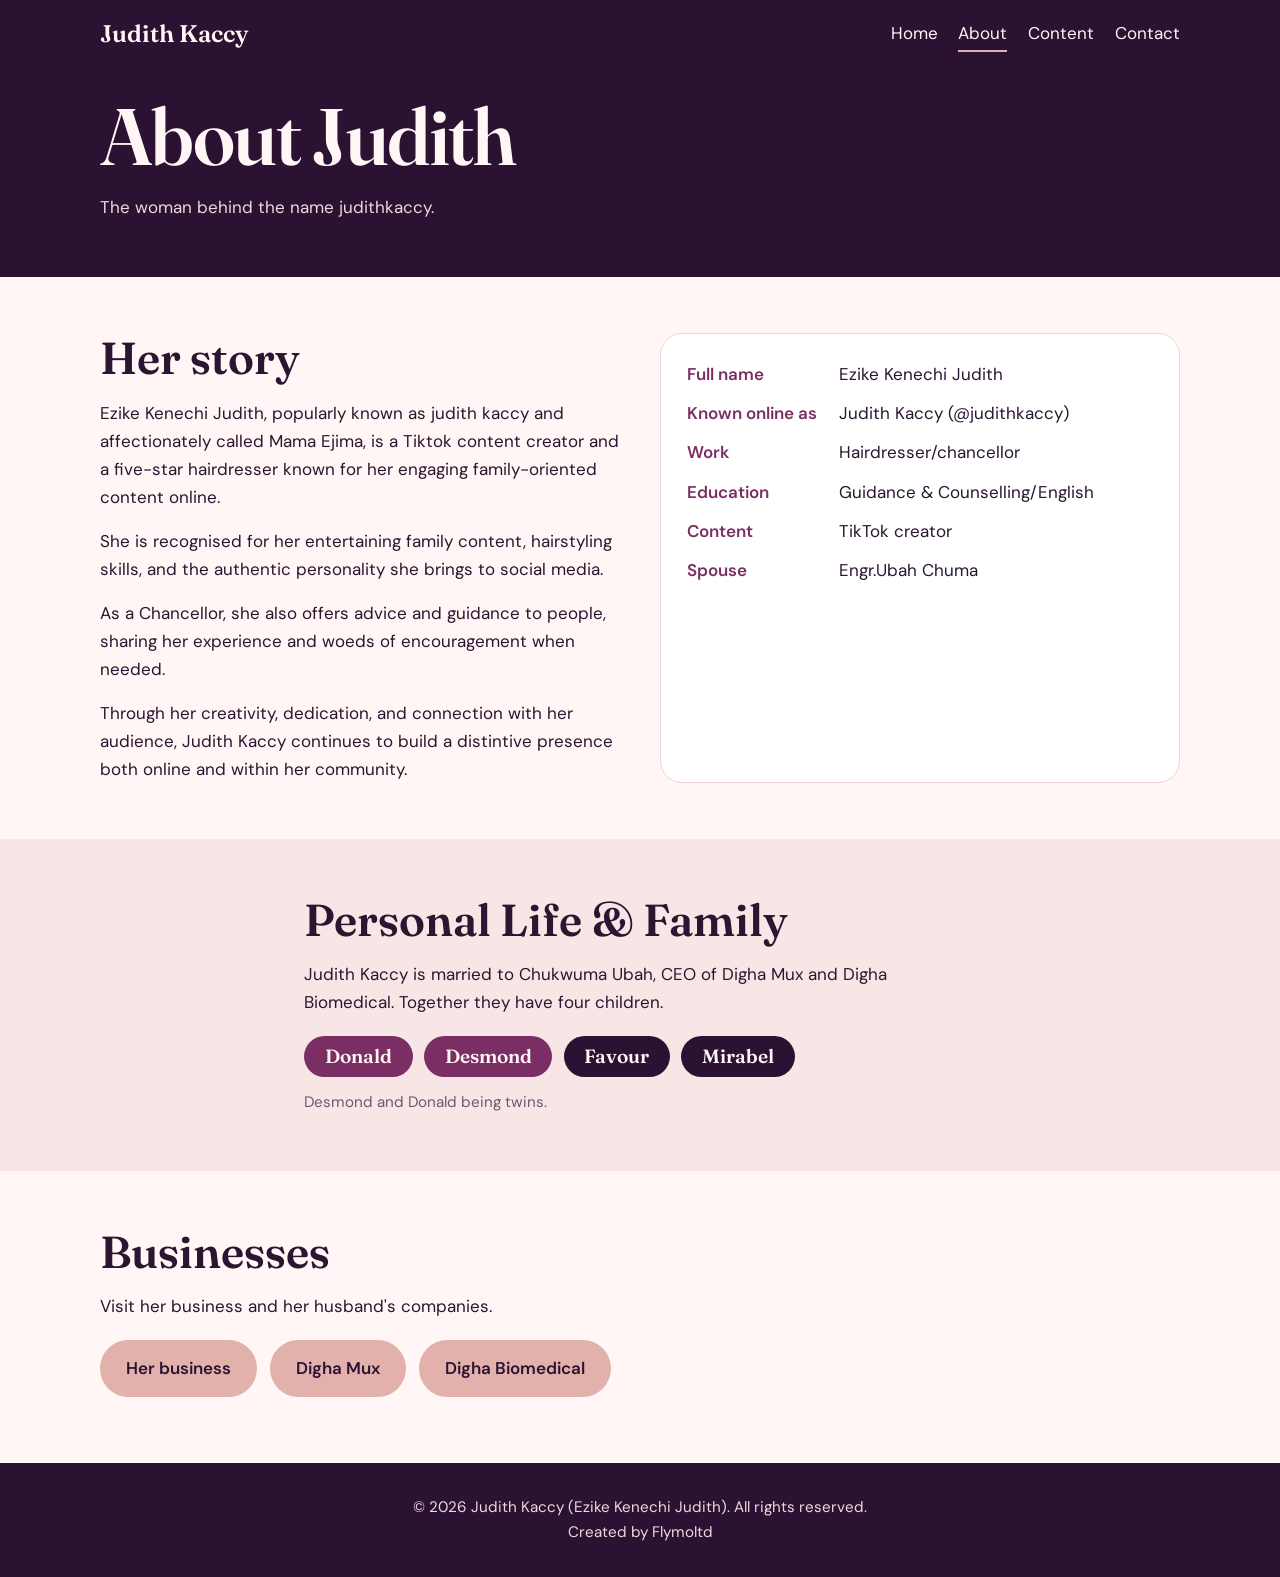
==== about.html @ bc0cc414 "Add files via upload" ====
<!DOCTYPE html>
<html lang="en">
<head>
<meta charset="utf-8">
<meta name="viewport" content="width=device-width,initial-scale=1">
<title>About Judith Kaccy | Ezike Kenechi Judith</title>
<meta name="description" content="About Judith Kaccy (Ezike Kenechi Judith): hairdresser, graduate, TikTok creator, wife and mother of twins and two daughters.">
<meta name="keywords" content="Judith Kaccy, judithkaccy, Ezike Kenechi Judith, Mama Ejima, hairdresser, TikTok creator, family content">
<meta property="og:title" content="About Judith Kaccy | Ezike Kenechi Judith">
<meta property="og:description" content="About Judith Kaccy (Ezike Kenechi Judith): hairdresser, graduate, TikTok creator, wife and mother of twins and two daughters.">
<meta property="og:type" content="profile">
<meta property="og:image" content="images/judith.jpg">
<link rel="icon" type="image/png" href="favicon.png">
<link rel="preconnect" href="https://fonts.googleapis.com">
<link rel="preconnect" href="https://fonts.gstatic.com" crossorigin>
<link href="https://fonts.googleapis.com/css2?family=DM+Sans:wght@400;600&family=Fraunces:opsz,wght@9..144,600&display=swap" rel="stylesheet">
<link rel="stylesheet" href="style.css">
</head><body>
<header><div class="wrap nav"><a class="logo" href="index.html">Judith Kaccy</a>
<nav aria-label="Main"><a href="index.html">Home</a><a href="about.html" aria-current="page">About</a><a href="content.html">Content</a><a href="contact.html">Contact</a></nav></div></header>
<main>
<div class="page-title"><div class="wrap"><h1>About Judith</h1><p>The woman behind the name judithkaccy.</p></div></div>

<section><div class="wrap two">
<div class="prose">
<h2>Her story</h2>
<p>Ezike Kenechi Judith, popularly known as judith kaccy and affectionately called Mama Ejima, is a Tiktok content creator and a five-star hairdresser known for her engaging family-oriented content online.</p>
<p>She is recognised for her entertaining family content, hairstyling skills, and the authentic personality she brings to social media.</p>
<p>As a Chancellor, she also offers advice and guidance to people, sharing her experience and woeds of encouragement when needed.</p>
<p>Through her creativity, dedication, and connection with her audience, Judith Kaccy continues to build a distintive presence both online and within her community.</p>
</div>
<div class="panel"><dl>
<dt>Full name</dt><dd>Ezike Kenechi Judith</dd>
<dt>Known online as</dt><dd>Judith Kaccy (@judithkaccy)</dd>
<dt>Work</dt><dd>Hairdresser/chancellor</dd>
<dt>Education</dt><dd>Guidance & Counselling/English</dd>
<dt>Content</dt><dd>TikTok creator</dd>
<dt>Spouse</dt><dd>Engr.Ubah Chuma</dd>
</dl></div>
</div></section>

<section class="tint"><div class="wrap prose">
<h2>Personal Life & Family</h2>
<p>Judith Kaccy is married to Chukwuma Ubah, CEO of Digha Mux and Digha Biomedical. Together they have four children.</p>
<ul class="names" aria-label="Her children">
<li class="twin">Donald</li><li class="twin">Desmond</li><li>Favour</li><li>Mirabel</li>
</ul>
<p class="small">Desmond and Donald being twins.</p>
</div></section>

<section><div class="wrap">
<h2>Businesses</h2>
<p class="prose">Visit her business and her husband's companies.</p>
<p style="margin-top:1.2rem">
<a class="btn" data-link="hairBusiness" href="#">Her business</a>
<a class="btn" data-link="dighaMux" href="#">Digha Mux</a>
<a class="btn" data-link="dighaBiomedical" href="#">Digha Biomedical</a>
</p>
</div></section>
</main>
<footer><div class="wrap">&copy; 2026 Judith Kaccy (Ezike Kenechi Judith). All rights reserved.<p>Created by Flymoltd</p></div></footer>
<script src="script.js"></script>
</body>
</html>
---- style.css ----
:root{--plum:#2b1233;--berry:#7a2e63;--rose:#e3b1ab;--gold:#c9966b;--blush:#fff6f5;--ink:#2a1630;--muted:#6d5870;--r:22px}
*{box-sizing:border-box;margin:0}
html{scroll-behavior:smooth}
body{font:17px/1.65 "DM Sans",system-ui,sans-serif;color:var(--ink);background:var(--blush)}
h1,h2,h3,.logo{font-family:Fraunces,Georgia,serif;line-height:1.1;font-weight:600}
a{color:inherit}
.wrap{width:min(1080px,100% - 2.5rem);margin-inline:auto}
header{background:var(--plum);color:var(--blush)}
.nav{display:flex;justify-content:space-between;align-items:center;gap:.5rem 1.5rem;flex-wrap:wrap;padding:1rem 0}
.logo{font-size:1.5rem;text-decoration:none}
.nav nav{display:flex;gap:1.3rem}
.nav nav a{text-decoration:none;border-bottom:2px solid transparent;padding:.2rem 0}
.nav nav a:hover,.nav nav a[aria-current]{border-color:var(--rose)}
.hero{background:var(--plum);color:var(--blush);padding:2rem 0 4.5rem}
.hero .wrap{display:grid;gap:2.5rem;align-items:center}
.hero h1{font-size:clamp(3.4rem,12vw,7.2rem);letter-spacing:-.03em}
.lead{font-size:1.2rem;max-width:34rem;color:#f0d9dc;margin:1.2rem 0 1.8rem}
.arch{width:100%;max-width:340px;justify-self:center;aspect-ratio:3/4;border-radius:999px 999px 28px 28px;border:6px solid var(--rose);background:linear-gradient(160deg,var(--berry),var(--gold));display:grid;place-items:center;overflow:hidden}
.arch img{grid-area:1/1;width:100%;height:100%;object-fit:cover}
.arch span{grid-area:1/1;font:600 4.5rem Fraunces,serif;color:var(--blush)}
.btn{display:inline-block;padding:.8rem 1.5rem;margin:0 .5rem .6rem 0;border-radius:999px;border:2px solid var(--rose);background:var(--rose);color:var(--plum);font-weight:600;text-decoration:none}
.btn.alt{background:none;color:inherit;border-color:currentColor}
.btn:hover{filter:brightness(1.08)}
.soon{opacity:.5;cursor:not-allowed}
a:focus-visible,input:focus-visible,textarea:focus-visible,button:focus-visible{outline:3px solid var(--gold);outline-offset:3px}
.page-title{background:var(--plum);color:var(--blush);padding:1.5rem 0 3.5rem}
.page-title h1{font-size:clamp(2.6rem,9vw,5rem);letter-spacing:-.02em}
.page-title p{max-width:34rem;margin-top:.8rem;color:#f0d9dc}
section{padding:3.5rem 0}
section h2{font-size:clamp(1.9rem,5vw,2.8rem);margin-bottom:1rem}
section p+p{margin-top:1rem}
.prose{max-width:42rem}
.three{display:grid;gap:2rem}
.three>div{border-top:4px solid var(--rose);padding-top:1rem}
.three h3{font-size:1.5rem;margin-bottom:.4rem}
.tint{background:#f8e6e6}
.two{display:grid;gap:2.5rem}
.panel{background:#fff;border:1px solid #efd6d6;border-radius:var(--r);padding:1.6rem}
dl{display:grid;grid-template-columns:auto 1fr;gap:.7rem 1.4rem}
dt{font-weight:600;color:var(--berry)}
.names{display:flex;flex-wrap:wrap;gap:.7rem;list-style:none;padding:0;margin:1.2rem 0 .8rem}
.names li{padding:.55rem 1.3rem;border-radius:999px;background:var(--plum);color:var(--blush);font:600 1.2rem Fraunces,serif}
.names li.twin{background:var(--berry)}
.small{color:var(--muted);font-size:.95rem}
label{display:block;font-weight:600;margin:1rem 0 .3rem}
input,textarea{width:100%;font:inherit;padding:.8rem 1rem;border:2px solid #e2c7c9;border-radius:14px;background:#fff}
button.btn{cursor:pointer;font:inherit;font-weight:600;margin-top:1.2rem}
#note{margin-top:.8rem;color:var(--berry)}
footer{background:var(--plum);color:#f0d9dc;padding:2rem 0;text-align:center;font-size:.95rem}
@media(min-width:820px){
.hero .wrap{grid-template-columns:1.25fr .75fr}
.three{grid-template-columns:repeat(3,1fr)}
.two{grid-template-columns:1fr 1fr}
}
@media(prefers-reduced-motion:reduce){html{scroll-behavior:auto}}
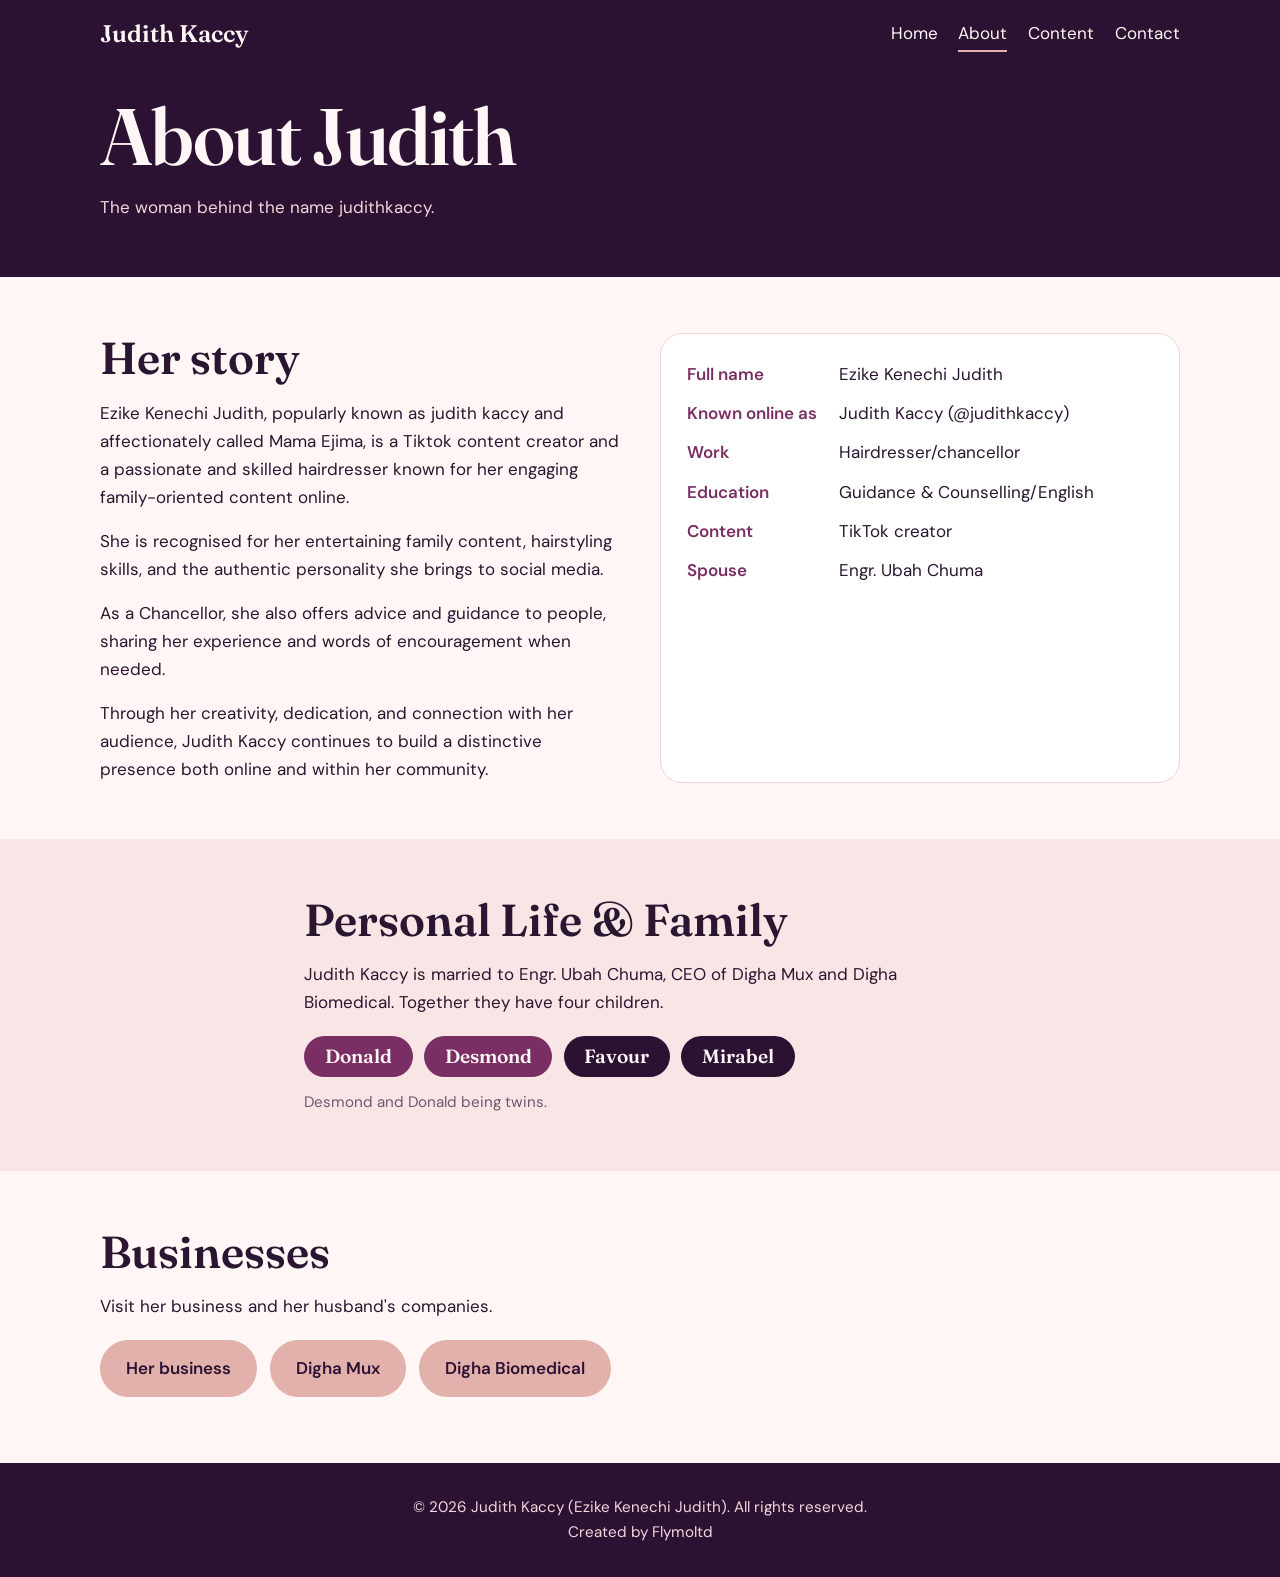
==== commit daea97d2: "Add files via upload" ====
--- a/about.html
+++ b/about.html
@@ -15,6 +15,34 @@
 <link rel="preconnect" href="https://fonts.gstatic.com" crossorigin>
 <link href="https://fonts.googleapis.com/css2?family=DM+Sans:wght@400;600&family=Fraunces:opsz,wght@9..144,600&display=swap" rel="stylesheet">
 <link rel="stylesheet" href="style.css">
+<script type="application/ld+json">
+{
+  "@context": "https://schema.org",
+  "@type": "ProfilePage",
+  "@id": "https://judith-kaccy.vercel.app/about#profile",
+  "url": "https://judith-kaccy.vercel.app/about",
+  "name": "About Judith Kaccy",
+  "mainEntity": {
+    "@type": "Person",
+    "@id": "https://judith-kaccy.vercel.app/#judith-kaccy",
+    "name": "Judith Kaccy",
+    "alternateName": [
+      "Ezike Kenechi Judith",
+      "Mama Ejima"
+    ],
+    "url": "https://judith-kaccy.vercel.app/",
+    "jobTitle": [
+      "Hairdresser",
+      "TikTok Content Creator",
+      "Chancellor"
+    ],
+    "sameAs": [
+      "https://www.tiktok.com/@judithkaccy",
+      "https://www.facebook.com/share/1BxnoqRags/"
+    ]
+  }
+}
+</script>
 </head><body>
 <header><div class="wrap nav"><a class="logo" href="index.html">Judith Kaccy</a>
 <nav aria-label="Main"><a href="index.html">Home</a><a href="about.html" aria-current="page">About</a><a href="content.html">Content</a><a href="contact.html">Contact</a></nav></div></header>
@@ -24,10 +52,10 @@
 <section><div class="wrap two">
 <div class="prose">
 <h2>Her story</h2>
-<p>Ezike Kenechi Judith, popularly known as judith kaccy and affectionately called Mama Ejima, is a Tiktok content creator and a five-star hairdresser known for her engaging family-oriented content online.</p>
+<p>Ezike Kenechi Judith, popularly known as judith kaccy and affectionately called Mama Ejima, is a Tiktok content creator and a passionate and skilled hairdresser known for her engaging family-oriented content online.</p>
 <p>She is recognised for her entertaining family content, hairstyling skills, and the authentic personality she brings to social media.</p>
-<p>As a Chancellor, she also offers advice and guidance to people, sharing her experience and woeds of encouragement when needed.</p>
-<p>Through her creativity, dedication, and connection with her audience, Judith Kaccy continues to build a distintive presence both online and within her community.</p>
+<p>As a Chancellor, she also offers advice and guidance to people, sharing her experience and words of encouragement when needed.</p>
+<p>Through her creativity, dedication, and connection with her audience, Judith Kaccy continues to build a distinctive presence both online and within her community.</p>
 </div>
 <div class="panel"><dl>
 <dt>Full name</dt><dd>Ezike Kenechi Judith</dd>
@@ -35,13 +63,13 @@
 <dt>Work</dt><dd>Hairdresser/chancellor</dd>
 <dt>Education</dt><dd>Guidance & Counselling/English</dd>
 <dt>Content</dt><dd>TikTok creator</dd>
-<dt>Spouse</dt><dd>Engr.Ubah Chuma</dd>
+<dt>Spouse</dt><dd>Engr. Ubah Chuma</dd>
 </dl></div>
 </div></section>
 
 <section class="tint"><div class="wrap prose">
 <h2>Personal Life & Family</h2>
-<p>Judith Kaccy is married to Chukwuma Ubah, CEO of Digha Mux and Digha Biomedical. Together they have four children.</p>
+<p>Judith Kaccy is married to Engr. Ubah Chuma, CEO of Digha Mux and Digha Biomedical. Together they have four children.</p>
 <ul class="names" aria-label="Her children">
 <li class="twin">Donald</li><li class="twin">Desmond</li><li>Favour</li><li>Mirabel</li>
 </ul>
